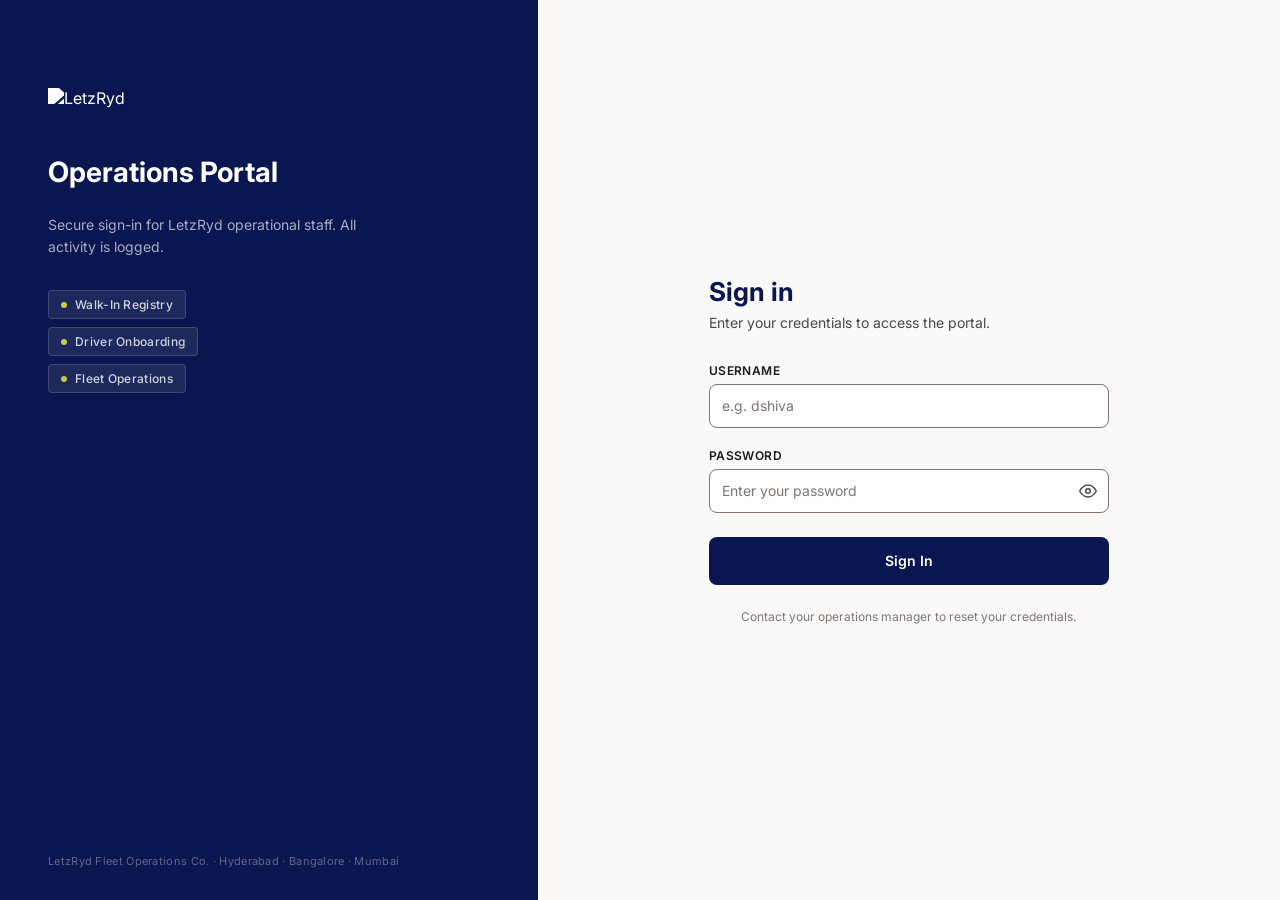
==== index.html @ e2aa9bb7 "Add login system, form selector, validation, IoP design, visiting reason free text" ====
<!DOCTYPE html>
<html lang="en">
<head>
    <meta charset="UTF-8">
    <meta name="viewport" content="width=device-width, initial-scale=1.0">
    <meta name="description" content="LetzRyd Walk-In Registry — Digital check-in for drivers and fleet partners">
    <title>LetzRyd · Walk-In Registry</title>

    <!-- Google Fonts -->
    <link rel="preconnect" href="https://fonts.googleapis.com">
    <link rel="preconnect" href="https://fonts.gstatic.com" crossorigin>
    <link href="https://fonts.googleapis.com/css2?family=Inter:wght@400;500;600;700&display=swap" rel="stylesheet">

    <!-- Auth guard: redirect to login if no session -->
    <script>
        (function() {
            if (!localStorage.getItem('lr_token')) {
                window.location.replace('/login.html');
            }
        })();
    </script>

    <!-- SurveyJS (jQuery flavour) -->
    <script src="https://cdnjs.cloudflare.com/ajax/libs/jquery/3.6.0/jquery.min.js"></script>
    <link href="defaultV2.min.css" rel="stylesheet">
    <script src="https://unpkg.com/survey-jquery/survey.jquery.min.js"></script>

    <link rel="stylesheet" href="index.css?v=3.3">
</head>
<body>

<!-- ════════════════════════════════════════════
     HEADER — White sticky, AI Studio style
════════════════════════════════════════════ -->
<header class="lr-header">
    <div class="lr-header-inner">

        <!-- Left: Logo + back link + label -->
        <div class="lr-header-brand">
            <a href="/form-selector.html" class="lr-back-link" title="Back to Form Selector">
                <svg width="16" height="16" viewBox="0 0 24 24" fill="none" stroke="currentColor" stroke-width="2" stroke-linecap="round" stroke-linejoin="round"><line x1="19" y1="12" x2="5" y2="12"/><polyline points="12 19 5 12 12 5"/></svg>
            </a>
            <img src="https://letzryd.com/replica-assets/letzryd-long-png-logo-Aq2o3DNOw1i2kBMB-7ab04eaa76.png"
                 alt="LetzRyd" class="lr-logo"
                 id="logoHome" style="cursor:pointer" onclick="window.location='/form-selector.html'">
            <span class="lr-h-divider"></span>
            <span class="lr-portal-name">Walk-In Form</span>
        </div>

        <!-- Center: Tab pills -->
        <nav class="lr-tabs" aria-label="Main navigation">
            <button class="lr-tab lr-tab--active" id="tabBtnForm" onclick="showTab('form')">
                <!-- Pencil / ClipboardSignature icon -->
                <svg width="16" height="16" viewBox="0 0 24 24" fill="none" stroke="currentColor" stroke-width="2" stroke-linecap="round" stroke-linejoin="round">
                    <path d="M11 4H4a2 2 0 0 0-2 2v14a2 2 0 0 0 2 2h14a2 2 0 0 0 2-2v-7"/>
                    <path d="M18.5 2.5a2.121 2.121 0 0 1 3 3L12 15l-4 1 1-4 9.5-9.5z"/>
                </svg>
                Form Check-In
            </button>
            <button class="lr-tab" id="tabBtnRegistry" onclick="showTab('registry')">
                <!-- Database icon -->
                <svg width="16" height="16" viewBox="0 0 24 24" fill="none" stroke="currentColor" stroke-width="2" stroke-linecap="round" stroke-linejoin="round">
                    <ellipse cx="12" cy="5" rx="9" ry="3"/>
                    <path d="M21 12c0 1.66-4 3-9 3s-9-1.34-9-3"/>
                    <path d="M3 5v14c0 1.66 4 3 9 3s9-1.34 9-3V5"/>
                </svg>
                Walk-In Registry
            </button>
        </nav>

        <!-- Right: User info + clock + logout -->
        <div class="lr-header-right">
            <div class="lr-header-user" id="headerUserBlock">
                <span class="lr-header-user-label" id="headerUserLabel">SIGNED IN AS</span>
                <span class="lr-header-user-email" id="headerUserName">Loading…</span>
                <span class="lr-header-user-id" id="headerUserId"></span>
            </div>
            <span class="lr-h-divider"></span>
            <div class="lr-header-clock">
                <span class="lr-header-clock-label">CURRENT TIME (IST)</span>
                <span class="lr-clock" id="liveClock">--:--:--</span>
            </div>
            <span class="lr-h-divider"></span>
            <button class="lr-logout-btn" onclick="lrLogout()" title="Sign Out">
                <svg width="14" height="14" viewBox="0 0 24 24" fill="none" stroke="currentColor" stroke-width="2" stroke-linecap="round" stroke-linejoin="round"><path d="M9 21H5a2 2 0 0 1-2-2V5a2 2 0 0 1 2-2h4"/><polyline points="16 17 21 12 16 7"/><line x1="21" y1="12" x2="9" y2="12"/></svg>
                Sign Out
            </button>
        </div>

    </div>
</header>

<!-- ════════════════════════════════════════════
     MAIN
════════════════════════════════════════════ -->
<main class="lr-main">

    <!-- ═══ TAB 1: Form Check-In ═══ -->
    <div id="tab-form">

        <!-- Form Card -->
        <div class="lr-form-card">

            <!-- Dark Brand Header -->
            <div class="lr-form-card-header">
                <div class="lr-fch-overlay"></div>
                <div class="lr-fch-inner">

                    <!-- Left: titles -->
                    <div class="lr-fch-left">
                        <div class="lr-fch-logo-row">
                            <span class="lr-fch-badge-desk">LETZRYD DESK</span>
                            <span class="lr-fch-portal-lbl">• Operations Portal</span>
                        </div>
                        <h2 class="lr-fch-title">Walk-In Form</h2>
                        <p class="lr-fch-desc">Record real-time on-ground walk-ins, driver onboarding outcomes, and partner queries.</p>
                    </div>

                    <!-- Right: Search bar + Company Meta -->
                    <div class="lr-fch-right">
                        <div class="lr-fch-meta">
                            <span class="lr-fch-cities">HYDERABAD · BANGALORE · MUMBAI</span>
                            <span class="lr-fch-company">LetzRyd Fleet Operations Co.</span>
                        </div>
                        <div class="lr-fch-search-wrap">
                            <div class="lr-fch-search-inner">
                                <svg class="lr-fch-search-icon" viewBox="0 0 24 24" fill="none" stroke="currentColor" stroke-width="2">
                                    <circle cx="11" cy="11" r="8"/><line x1="21" y1="21" x2="16.65" y2="16.65"/>
                                </svg>
                                <input type="number" id="formSearchInput" class="lr-fch-search-input"
                                       placeholder="Edit existing Walk-in (ID)..." min="1">
                            </div>
                            <button id="formSearchBtn" class="lr-fch-search-btn">Retrieve</button>
                        </div>
                    </div>

                </div>
            </div>

            <!-- SurveyJS Form Body -->
            <div id="surveyElement"></div>

        </div>
    </div>

    <!-- ═══ TAB 2: Walk-In Registry ═══ -->
    <div id="tab-registry" style="display:none;">

        <!-- Metric Cards -->
        <div class="lr-metrics-grid">

            <!-- Card 1: Total Walk-Ins -->
            <div class="lr-metric-card">
                <div class="lr-mc-left">
                    <p class="lr-mc-label">TOTAL WALK-INS</p>
                    <h3 class="lr-mc-value lr-mc-value--blue" id="stat-total">—</h3>
                    <p class="lr-mc-sub"><span id="stat-drivers-count" class="lr-mc-sub-green">—</span> Drivers · <span id="stat-partners-count" class="lr-mc-sub-indigo">—</span> Partners</p>
                </div>
                <div class="lr-mc-icon lr-mc-icon--teal">
                    <svg viewBox="0 0 24 24" fill="none" stroke="currentColor" stroke-width="2" stroke-linecap="round" stroke-linejoin="round" width="24" height="24">
                        <path d="M17 21v-2a4 4 0 0 0-4-4H5a4 4 0 0 0-4 4v2"/>
                        <circle cx="9" cy="7" r="4"/>
                        <path d="M23 21v-2a4 4 0 0 0-3-3.87M16 3.13a4 4 0 0 1 0 7.75"/>
                    </svg>
                </div>
            </div>

            <!-- Card 2: Onboarding Completed -->
            <div class="lr-metric-card">
                <div class="lr-mc-left">
                    <p class="lr-mc-label">ONBOARDING COMPLETED</p>
                    <h3 class="lr-mc-value lr-mc-value--green" id="stat-joined">—</h3>
                    <p class="lr-mc-sub">Added to active fleet</p>
                </div>
                <div class="lr-mc-icon lr-mc-icon--green">
                    <svg viewBox="0 0 24 24" fill="none" stroke="currentColor" stroke-width="2" stroke-linecap="round" stroke-linejoin="round" width="24" height="24">
                        <path d="M16 21v-2a4 4 0 0 0-4-4H5a4 4 0 0 0-4 4v2"/>
                        <circle cx="8.5" cy="7" r="4"/>
                        <polyline points="17 11 19 13 23 9"/>
                    </svg>
                </div>
            </div>

            <!-- Card 3: Conversion Rate -->
            <div class="lr-metric-card">
                <div class="lr-mc-left">
                    <p class="lr-mc-label">CONVERSION RATE</p>
                    <h3 class="lr-mc-value lr-mc-value--teal" id="stat-rate">—</h3>
                    <div class="lr-rate-bar-track">
                        <div class="lr-rate-bar-fill" id="rateBarFill" style="width:0%"></div>
                    </div>
                </div>
                <div class="lr-mc-icon lr-mc-icon--teal">
                    <svg viewBox="0 0 24 24" fill="none" stroke="currentColor" stroke-width="2" stroke-linecap="round" stroke-linejoin="round" width="24" height="24">
                        <line x1="19" y1="5" x2="5" y2="19"/>
                        <circle cx="6.5" cy="6.5" r="2.5"/>
                        <circle cx="17.5" cy="17.5" r="2.5"/>
                    </svg>
                </div>
            </div>

            <!-- Card 4: Pending Reviews -->
            <div class="lr-metric-card">
                <div class="lr-mc-left">
                    <p class="lr-mc-label">PENDING REVIEWS</p>
                    <h3 class="lr-mc-value lr-mc-value--yellow" id="stat-pending">—</h3>
                    <p class="lr-mc-sub">Requires document follow-ups</p>
                </div>
                <div class="lr-mc-icon lr-mc-icon--yellow">
                    <svg viewBox="0 0 24 24" fill="none" stroke="currentColor" stroke-width="2" stroke-linecap="round" stroke-linejoin="round" width="24" height="24">
                        <circle cx="12" cy="12" r="10"/>
                        <polyline points="12 6 12 12 16 14"/>
                    </svg>
                </div>
            </div>

        </div>

        <!-- Records Table Card -->
        <div class="lr-records-card">

            <!-- Card Header -->
            <div class="lr-rc-header">
                <div class="lr-rc-header-left">
                    <h3 class="lr-rc-title">Walk-In Records Database</h3>
                    <p class="lr-rc-desc">Review, search, audit, and follow up on incoming walk-in check-ins.</p>
                </div>
                <div class="lr-rc-header-actions">
                    <button class="lr-btn lr-btn-outline" id="btnExportCSV">
                        <svg viewBox="0 0 24 24" fill="none" stroke="currentColor" stroke-width="2" width="15" height="15" stroke-linecap="round" stroke-linejoin="round">
                            <path d="M21 15v4a2 2 0 0 1-2 2H5a2 2 0 0 1-2-2v-4"/><polyline points="7 10 12 15 17 10"/><line x1="12" y1="15" x2="12" y2="3"/>
                        </svg>
                        Export CSV
                    </button>
                    <button class="lr-btn lr-btn-green" id="btnAddWalkin">
                        <svg viewBox="0 0 24 24" fill="none" stroke="currentColor" stroke-width="2" width="15" height="15" stroke-linecap="round" stroke-linejoin="round">
                            <line x1="12" y1="5" x2="12" y2="19"/><line x1="5" y1="12" x2="19" y2="12"/>
                        </svg>
                        Add Walk-In
                    </button>
                </div>
            </div>

            <!-- Filter Toolbar -->
            <div class="lr-filter-toolbar">
                <div class="lr-filter-search-wrap">
                    <svg class="lr-filter-icon" viewBox="0 0 24 24" fill="none" stroke="currentColor" stroke-width="2"><circle cx="11" cy="11" r="8"/><line x1="21" y1="21" x2="16.65" y2="16.65"/></svg>
                    <input type="text" id="tableSearch" class="lr-filter-input" placeholder="Search candidate, DL, phone...">
                </div>
                <div class="lr-filter-select-wrap">
                    <svg class="lr-filter-icon" viewBox="0 0 24 24" fill="none" stroke="currentColor" stroke-width="2" width="16" height="16"><path d="M21 10H3M17 6H7M13 14H11M15 18H9"/></svg>
                    <select id="filterCity" class="lr-filter-select">
                        <option value="all">All Cities</option>
                    </select>
                </div>
                <div class="lr-filter-select-wrap">
                    <svg class="lr-filter-icon" viewBox="0 0 24 24" fill="none" stroke="currentColor" stroke-width="2" width="16" height="16"><polygon points="22 3 2 3 10 12.46 10 19 14 21 14 12.46 22 3"/></svg>
                    <select id="filterType" class="lr-filter-select">
                        <option value="all">All Types</option>
                        <option value="Driver">Drivers Only</option>
                        <option value="Partner">Partners Only</option>
                    </select>
                </div>
                <div class="lr-filter-select-wrap">
                    <svg class="lr-filter-icon" viewBox="0 0 24 24" fill="none" stroke="currentColor" stroke-width="2" width="16" height="16"><polygon points="22 3 2 3 10 12.46 10 19 14 21 14 12.46 22 3"/></svg>
                    <select id="filterStatus" class="lr-filter-select">
                        <option value="all">All Outcomes</option>
                        <option value="Joined">Joined</option>
                        <option value="Pending">Pending</option>
                        <option value="Not Interested">Not Interested</option>
                    </select>
                </div>
            </div>

            <!-- Table -->
            <div class="lr-table-wrap">
                <table class="lr-table" id="walkinTable">
                    <thead>
                        <tr>
                            <th>ID</th>
                            <th>Candidate Details</th>
                            <th>License &amp; Contact</th>
                            <th>Type &amp; Reason</th>
                            <th>Location</th>
                            <th>Executive Attendance</th>
                            <th>Outcome Status</th>
                            <th class="text-center">Actions</th>
                        </tr>
                    </thead>
                    <tbody id="walkinTableBody">
                        <tr><td colspan="8" class="lr-table-empty">Loading records…</td></tr>
                    </tbody>
                </table>
            </div>

            <!-- Table Footer -->
            <div class="lr-table-footer">
                <span id="tableFooterCount">Showing — of — database entries</span>
                <span>Database Engine: PostgreSQL</span>
            </div>

        </div>
    </div>

</main>

<!-- ════════════════════════════════════════════
     FOOTER — Dark brand-blue
════════════════════════════════════════════ -->
<footer class="lr-footer">
    <div class="lr-footer-inner">
        <div class="lr-footer-left">
            <img src="https://letzryd.com/replica-assets/letzryd-long-png-logo-Aq2o3DNOw1i2kBMB-7ab04eaa76.png"
                 alt="LetzRyd" class="lr-footer-logo">
            <span class="lr-footer-brand-text">LetzRyd Walk-In Operations</span>
        </div>
        <div class="lr-footer-contacts">
            <span class="lr-footer-contact">
                <svg viewBox="0 0 24 24" fill="none" stroke="currentColor" stroke-width="2" width="14" height="14"><path d="M4 4h16c1.1 0 2 .9 2 2v12c0 1.1-.9 2-2 2H4c-1.1 0-2-.9-2-2V6c0-1.1.9-2 2-2z"/><polyline points="22,6 12,13 2,6"/></svg>
                admin@letzryd.com
            </span>
            <span class="lr-footer-contact">
                <svg viewBox="0 0 24 24" fill="none" stroke="currentColor" stroke-width="2" width="14" height="14"><path d="M22 16.92v3a2 2 0 0 1-2.18 2 19.79 19.79 0 0 1-8.63-3.07A19.5 19.5 0 0 1 4.69 12 19.79 19.79 0 0 1 1.61 3.37 2 2 0 0 1 3.58 1h3a2 2 0 0 1 2 1.72c.127.96.361 1.903.7 2.81a2 2 0 0 1-.45 2.11L7.91 8.9a16 16 0 0 0 6 6l.93-.93a2 2 0 0 1 2.11-.45c.907.339 1.85.573 2.81.7A2 2 0 0 1 22 16.92z"/></svg>
                +91 90352 39090
            </span>
            <span class="lr-footer-contact">
                <svg viewBox="0 0 24 24" fill="none" stroke="currentColor" stroke-width="2" width="14" height="14"><path d="M12 22s8-4 8-10V5l-8-3-8 3v7c0 6 8 10 8 10z"/></svg>
                Hyderabad · Bangalore · Mumbai
            </span>
        </div>
        <div class="lr-footer-copy">LetzRyd © Copyright 2026 | All Rights Reserved</div>
    </div>
</footer>

<script src="script.js?v=3.0"></script>
<script>
    // Load user info into header
    (function() {
        const raw = localStorage.getItem('lr_user');
        if (raw) {
            try {
                const u = JSON.parse(raw);
                document.getElementById('headerUserName').textContent = u.name || u.username;
                document.getElementById('headerUserId').textContent   = u.role ? u.role + ' · ID ' + (u.executive_id || u.user_id) : 'ID ' + (u.executive_id || u.user_id);
            } catch(e) {}
        }
    })();

    function lrLogout() {
        const token = localStorage.getItem('lr_token');
        fetch('/api/auth/logout', { method: 'POST', headers: { 'Authorization': 'Bearer ' + token } })
            .catch(function(){});
        localStorage.removeItem('lr_token');
        localStorage.removeItem('lr_user');
        window.location.href = '/login.html';
    }
</script>
</body>
</html>
---- index.css ----
@import url('https://fonts.googleapis.com/css2?family=Inter:wght@400;500;600;700&display=swap');

*, *::before, *::after {
    box-sizing: border-box;
    margin: 0;
    padding: 0;
}

:root {
    /* Infrastructure of Prosperity — Primary tokens */
    --primary:          #0A1650;   /* Deep Blue — foundation */
    --primary-hover:    #0f1f6b;
    --green:            #0B9218;   /* Growth Green — success */
    --green-light:      #e8f9eb;
    --yellow:           #C9CA48;   /* Prosperity Yellow — sparingly */
    --yellow-light:     #fafad8;
    --bg:               #FBF9F8;   /* Warm off-white — background */
    --surface:          #FFFFFF;   /* Sharp white — cards & inputs */
    --border:           #D3C3C2;   /* Outline variant */
    --border-strong:    #817473;   /* Outline */
    --text:             #1b1c1b;   /* On-surface */
    --text-muted:       #4A4646;   /* On-surface variant */
    --text-dim:         #817473;

    /* Legacy aliases for SurveyJS overrides and compatibility */
    --brand-blue:       #0A1650;
    --brand-blue-hover: #0f1f6b;
    --brand-green:      #0B9218;
    --brand-green-hover:#087d13;
    --navy:             #0A1650;
    --navy-light:       #0f1f6b;
    --teal:             #0B9218;
    --teal-dark:        #087d13;
    --teal-glow:        rgba(11, 146, 24, 0.1);
    --border-light:     #efedec;
    --border-dark:      #D3C3C2;
    --muted:            #817473;
    --blue:             #3b82f6;
    --yellow-legacy:    #C9CA48;
    --red:              #ba1a1a;
    --indigo:           #505a96;
    --white:            #FFFFFF;

    --radius-sm:  4px;
    --radius:     8px;
    --radius-xl:  12px;
    --radius-2xl: 16px;

    --shadow:    0px 1px 3px rgba(0, 0, 0, 0.05);
    --shadow-md: 0 4px 16px rgba(0, 0, 0, 0.08);
}

html, body {
    font-family: 'Inter', ui-sans-serif, system-ui, sans-serif;
    background-color: var(--bg);
    color: var(--text);
    -webkit-font-smoothing: antialiased;
    min-height: 100vh;
    display: flex;
    flex-direction: column;
}

/* ═══════════════════════════════════════════════
   HEADER — White sticky, AI Studio style
═══════════════════════════════════════════════ */
.lr-header {
    background: #ffffff;
    border-bottom: 1px solid var(--border);
    position: sticky;
    top: 0;
    z-index: 50;
    box-shadow: 0 1px 2px 0 rgba(0, 0, 0, 0.05);
}
.lr-header-inner {
    max-width: 80rem; /* 1280px */
    margin: 0 auto;
    padding: 0 1rem;
    height: 4rem; /* 64px */
    display: flex;
    align-items: center;
    justify-content: space-between;
}
@media (min-width: 640px) {
    .lr-header-inner { padding: 0 1.5rem; }
}
@media (min-width: 1024px) {
    .lr-header-inner { padding: 0 2rem; }
}
.lr-header-brand {
    display: flex;
    align-items: center;
    gap: 1rem;
}
.lr-logo {
    height: 2.25rem; /* 36px */
    width: auto;
    cursor: pointer;
}
.lr-h-divider {
    display: none;
    height: 1.25rem;
    border-left: 1px solid var(--border);
    margin: 0 0.5rem;
}
@media (min-width: 640px) {
    .lr-h-divider { display: inline-block; }
}
.lr-portal-name {
    font-size: 13px;
    font-weight: 500;
    color: var(--text-muted);
    letter-spacing: 0.3px;
}

/* Back link */
.lr-back-link {
    display: flex;
    align-items: center;
    justify-content: center;
    width: 32px;
    height: 32px;
    border-radius: var(--radius-sm);
    color: var(--text-muted);
    text-decoration: none;
    transition: background 0.15s, color 0.15s;
    flex-shrink: 0;
}
.lr-back-link:hover {
    background: var(--bg);
    color: var(--primary);
}

/* Logout button */
.lr-logout-btn {
    height: 34px;
    padding: 0 12px;
    border: 1px solid var(--border);
    border-radius: var(--radius-sm);
    background: var(--surface);
    color: var(--text-muted);
    font-family: inherit;
    font-size: 12px;
    font-weight: 500;
    cursor: pointer;
    display: flex;
    align-items: center;
    gap: 6px;
    transition: all 0.15s;
}
.lr-logout-btn:hover {
    background: #ffdad6;
    border-color: #f5c2c2;
    color: #ba1a1a;
}

/* User role/ID line in header */
.lr-header-user-id {
    font-size: 10px;
    color: var(--text-dim);
    display: block;
}

@media (min-width: 640px) {
    .lr-portal-name { display: inline; }
}



/* Navigation Tabs */
.lr-tabs {
    display: flex;
    gap: 0.5rem;
}
.lr-tab {
    display: flex;
    align-items: center;
    gap: 0.5rem;
    padding: 0.5rem 1rem;
    border-radius: 0.75rem; /* rounded-xl */
    font-size: 0.875rem;
    font-weight: 700;
    border: none;
    cursor: pointer;
    transition: all 0.2s;
    font-family: 'DM Sans', sans-serif;
    color: var(--text-gray-500);
    background: transparent;
}
.lr-tab:hover {
    color: var(--brand-blue);
    background-color: #f3f4f6; /* bg-gray-100 */
}
.lr-tab--active {
    background-color: var(--brand-blue);
    color: #ffffff !important;
    box-shadow: 0 4px 6px -1px rgba(10, 22, 80, 0.15), 0 2px 4px -1px rgba(10, 22, 80, 0.1);
}
.lr-tab svg {
    width: 1rem;
    height: 1rem;
    flex-shrink: 0;
}

/* User clock metadata */
.lr-header-right {
    display: none;
    align-items: center;
    gap: 1rem;
}
@media (min-width: 1024px) {
    .lr-header-right { display: flex; }
}
.lr-header-user {
    text-align: right;
    font-size: 0.75rem;
}
.lr-header-user-label {
    color: var(--text-muted);
    display: block;
    font-family: 'Montserrat', sans-serif;
    font-weight: 500;
    letter-spacing: 0.05em;
}
.lr-header-user-email {
    font-weight: 800;
    color: var(--brand-blue);
}
.lr-header-clock {
    text-align: right;
    font-size: 0.75rem;
}
.lr-header-clock-label {
    color: var(--text-muted);
    display: block;
    font-family: 'Montserrat', sans-serif;
    font-weight: 500;
    letter-spacing: 0.05em;
}
.lr-clock {
    font-weight: 800;
    color: var(--brand-green);
    font-family: monospace;
}

/* ═══════════════════════════════════════════════
   MAIN LAYOUT
═══════════════════════════════════════════════ */
.lr-main {
    flex-grow: 1;
    max-width: 80rem; /* 1280px */
    width: 100%;
    margin: 0 auto;
    padding: 2rem 1rem;
}
@media (min-width: 640px) {
    .lr-main { padding: 2rem 1.5rem; }
}
@media (min-width: 1024px) {
    .lr-main { padding: 2rem 2rem; }
}

/* ═══════════════════════════════════════════════
   FORM CHECK-IN TAB
═══════════════════════════════════════════════ */
.lr-form-card {
    max-width: 76rem; /* 1216px */
    margin: 1.5rem auto;
    background-color: #ffffff;
    border-radius: 1rem;
    box-shadow: 0 10px 15px -3px rgba(0, 0, 0, 0.05), 0 4px 6px -2px rgba(0, 0, 0, 0.02) !important;
    border: 1px solid var(--border-light);
    overflow: hidden;
}
.lr-form-card-header {
    background-color: var(--brand-blue);
    color: #ffffff;
    padding: 1.5rem 2rem;
    position: relative;
}
.lr-fch-overlay {
    position: absolute;
    inset: 0;
    background: radial-gradient(circle at right, rgba(26, 179, 148, 0.1), transparent);
    pointer-events: none;
}
.lr-fch-inner {
    position: relative;
    z-index: 10;
    display: flex;
    flex-direction: column;
    gap: 1rem;
}
@media (min-width: 768px) {
    .lr-fch-inner {
        flex-direction: row;
        justify-content: space-between;
        align-items: center;
    }
}
.lr-fch-left {
    display: flex;
    flex-direction: column;
}
.lr-fch-logo-row {
    display: flex;
    align-items: center;
    gap: 0.75rem;
}
.lr-fch-logo {
    height: 2.5rem; /* 40px */
    width: auto;
    filter: brightness(0) invert(1);
}
.lr-fch-badge {
    font-size: 0.75rem;
    background-color: rgba(26, 179, 148, 0.2);
    color: var(--brand-green);
    font-weight: 700;
    padding: 0.125rem 0.5rem;
    border-radius: 0.25rem;
    border: 1px solid rgba(26, 179, 148, 0.3);
    letter-spacing: 0.1em;
    text-transform: uppercase;
    font-family: 'Montserrat', sans-serif;
}
.lr-fch-subtext {
    color: #d1d5db; /* text-gray-300 */
    font-size: 0.875rem;
    margin-top: 0.25rem;
    font-family: 'DM Sans', sans-serif;
}
.lr-fch-search-wrap {
    display: flex;
    width: 100%;
    align-items: center;
}
@media (min-width: 768px) {
    .lr-fch-search-wrap { width: auto; }
}
.lr-fch-search-inner {
    position: relative;
    width: 100%;
}
@media (min-width: 768px) {
    .lr-fch-search-inner { width: 16rem; }
}
.lr-fch-search-icon {
    position: absolute;
    left: 0.75rem;
    top: 50%;
    transform: translateY(-50%);
    color: rgba(255, 255, 255, 0.4);
    pointer-events: none;
    width: 1rem;
    height: 1rem;
}
.lr-fch-search-input {
    width: 100%;
    height: 2.5rem; /* 40px */
    padding-left: 2.25rem;
    padding-right: 1rem;
    background-color: rgba(255, 255, 255, 0.1);
    color: #ffffff;
    border-radius: 0.75rem;
    border: 1px solid rgba(255, 255, 255, 0.1);
    outline: none;
    font-size: 0.875rem;
    transition: all 0.2s;
    font-family: 'DM Sans', sans-serif;
    box-sizing: border-box;
}
.lr-fch-search-input::placeholder {
    color: rgba(255, 255, 255, 0.4);
}
.lr-fch-search-input:hover {
    background-color: rgba(255, 255, 255, 0.15);
}
.lr-fch-search-input:focus {
    background-color: #ffffff;
    color: var(--brand-blue);
    border-color: var(--brand-green);
}
.lr-fch-search-input:focus ~ .lr-fch-search-icon {
    color: var(--brand-blue);
}
.lr-fch-search-btn {
    margin-left: 0.5rem;
    padding: 0 1.25rem;
    height: 2.5rem; /* 40px */
    background-color: var(--brand-green);
    color: #ffffff;
    font-size: 0.875rem;
    font-weight: 600;
    border-radius: 0.75rem;
    border: none;
    cursor: pointer;
    transition: all 0.2s;
    white-space: nowrap;
    font-family: 'DM Sans', sans-serif;
    display: inline-flex;
    align-items: center;
    justify-content: center;
    box-sizing: border-box;
}
.lr-fch-search-btn:hover {
    background-color: var(--brand-green-hover);
}

/* ═══════════════════════════════════════════════
   METRICS GRID
═══════════════════════════════════════════════ */
.lr-metrics-grid {
    display: grid;
    grid-template-columns: 1fr;
    gap: 1.5rem;
    margin-bottom: 2rem;
}
@media (min-width: 768px) {
    .lr-metrics-grid { grid-template-columns: repeat(2, 1fr); }
}
@media (min-width: 1024px) {
    .lr-metrics-grid { grid-template-columns: repeat(4, 1fr); }
}
.lr-metric-card {
    background-color: #ffffff;
    padding: 1.5rem;
    border-radius: 1rem;
    box-shadow: var(--shadow);
    border: 1px solid var(--border-light);
    display: flex;
    align-items: center;
    justify-content: space-between;
}
.lr-mc-left {
    display: flex;
    flex-direction: column;
}
.lr-mc-label {
    font-size: 0.75rem;
    font-weight: 700;
    color: #9ca3af;
    text-transform: uppercase;
    letter-spacing: 0.1em;
    font-family: 'Montserrat', sans-serif;
}
.lr-mc-value {
    font-size: 1.875rem; /* 30px */
    font-weight: 800;
    margin-top: 0.25rem;
    font-family: 'Poppins', sans-serif;
}
.lr-mc-value--blue { color: var(--brand-blue); }
.lr-mc-value--green { color: #16a34a; }
.lr-mc-value--teal { color: var(--brand-green); }
.lr-mc-value--yellow { color: #eab308; }

.lr-mc-sub {
    font-size: 0.75rem;
    color: #6b7280;
    margin-top: 0.5rem;
    font-family: 'DM Sans', sans-serif;
}
.lr-mc-sub-green {
    font-weight: 600;
    color: var(--brand-green);
}
.lr-mc-sub-indigo {
    font-weight: 600;
    color: #4f46e5;
}

/* Rate Bar for Conversion Rate */
.lr-rate-bar-track {
    width: 6rem; /* 96px */
    background-color: #f3f4f6;
    border-radius: 9999px;
    height: 0.375rem; /* 6px */
    margin-top: 0.75rem;
}
.lr-rate-bar-fill {
    background-color: var(--brand-green);
    height: 0.375rem;
    border-radius: 9999px;
    transition: width 0.3s ease;
}

/* Icons */
.lr-mc-icon {
    width: 3rem;
    height: 3rem;
    border-radius: 0.75rem;
    display: flex;
    align-items: center;
    justify-content: center;
}
.lr-mc-icon svg {
    width: 1.5rem;
    height: 1.5rem;
}
.lr-mc-icon--teal {
    background-color: #f0fdfa; /* teal-50 */
    color: var(--brand-green);
}
.lr-mc-icon--green {
    background-color: #f0fdf4; /* green-50 */
    color: #16a34a;
}
.lr-mc-icon--yellow {
    background-color: #fef9c3; /* yellow-50 */
    color: #ca8a04;
}

/* ═══════════════════════════════════════════════
   RECORDS TABLE CARD
═══════════════════════════════════════════════ */
.lr-records-card {
    background-color: #ffffff;
    border-radius: 1rem;
    box-shadow: var(--shadow);
    border: 1px solid var(--border-light);
    overflow: hidden;
}
.lr-rc-header {
    padding: 1.5rem;
    border-bottom: 1px solid var(--border-light);
    display: flex;
    flex-direction: column;
    gap: 1rem;
}
@media (min-width: 768px) {
    .lr-rc-header {
        flex-direction: row;
        justify-content: space-between;
        align-items: center;
    }
}
.lr-rc-header-left {
    display: flex;
    flex-direction: column;
}
.lr-rc-title {
    font-size: 1.25rem; /* xl = 20px */
    font-weight: 800;
    color: var(--brand-blue);
    font-family: 'Poppins', sans-serif;
}
.lr-rc-desc {
    color: #9ca3af;
    font-size: 0.75rem;
    margin-top: 0.25rem;
    font-family: 'DM Sans', sans-serif;
}
.lr-rc-header-actions {
    display: flex;
    gap: 0.75rem;
    width: 100%;
}
@media (min-width: 768px) {
    .lr-rc-header-actions { width: auto; }
}
.lr-btn {
    padding: 0.5rem 1rem;
    font-size: 0.875rem;
    font-weight: 600;
    border-radius: 0.75rem;
    display: inline-flex;
    align-items: center;
    justify-content: center;
    gap: 0.375rem;
    cursor: pointer;
    transition: all 0.2s;
    font-family: 'DM Sans', sans-serif;
    border: 1px solid transparent;
}
.lr-btn svg {
    width: 1rem;
    height: 1rem;
}
.lr-btn-outline {
    border-color: var(--border);
    background-color: #ffffff;
    color: #374151;
}
.lr-btn-outline:hover {
    background-color: #f9fafb;
}
.lr-btn-green {
    background-color: var(--brand-green);
    color: #ffffff;
    box-shadow: 0 4px 6px -1px rgba(26, 179, 148, 0.1);
}
.lr-btn-green:hover {
    background-color: var(--brand-green-hover);
}

/* Filter Toolbar */
.lr-filter-toolbar {
    padding: 1.5rem;
    border-bottom: 1px solid var(--border-light);
    display: grid;
    grid-template-columns: 1fr;
    gap: 0.75rem;
}
@media (min-width: 640px) {
    .lr-filter-toolbar { grid-template-columns: repeat(4, 1fr); }
}
.lr-filter-search-wrap, .lr-filter-select-wrap {
    position: relative;
}
.lr-filter-icon {
    position: absolute;
    left: 0.75rem;
    top: 50%;
    transform: translateY(-50%);
    width: 1rem;
    height: 1rem;
    color: #9ca3af;
    pointer-events: none;
}
.lr-filter-input, .lr-filter-select {
    width: 100%;
    padding-left: 2.25rem;
    padding-right: 1rem;
    padding-top: 0.5rem;
    padding-bottom: 0.5rem;
    border-radius: 0.75rem;
    border: 1px solid var(--border);
    outline: none;
    font-size: 0.875rem;
    color: #1f2937;
    background-color: #ffffff;
    transition: border-color 0.2s;
    font-family: 'DM Sans', sans-serif;
}
.lr-filter-input::placeholder {
    color: #9ca3af;
}
.lr-filter-input:focus, .lr-filter-select:focus {
    border-color: var(--brand-green);
}
.lr-filter-select {
    appearance: none;
    cursor: pointer;
}
.lr-filter-select-wrap::after {
    content: '';
    position: absolute;
    right: 1rem;
    top: 50%;
    transform: translateY(-50%);
    border: 4px solid transparent;
    border-top-color: #9ca3af;
    pointer-events: none;
}

/* Table styling */
.lr-table-wrap {
    overflow-x: auto;
}
.lr-table {
    width: 100%;
    text-align: left;
    border-collapse: collapse;
}
.lr-table thead tr {
    background-color: #f9fafb;
    border-bottom: 1px solid var(--border-light);
}
.lr-table th {
    padding: 0.875rem 1.5rem;
    font-size: 0.75rem;
    font-weight: 700;
    text-transform: uppercase;
    letter-spacing: 0.05em;
    color: #9ca3af;
    font-family: 'Montserrat', sans-serif;
}
.lr-table tbody tr {
    border-bottom: 1px solid var(--border-light);
    transition: background-color 0.2s;
}
.lr-table tbody tr:hover {
    background-color: rgba(249, 250, 251, 0.5);
}
.lr-table td {
    padding: 1rem 1.5rem;
    font-size: 0.875rem;
    color: #4b5563; /* text-gray-600 */
    vertical-align: middle;
}
.lr-table-empty {
    text-align: center;
    color: #9ca3af;
    padding: 4rem 1.5rem !important;
}

.font-extrabold { font-weight: 800; }
.font-bold { font-weight: 700; }
.text-gray-900 { color: #111827; }
.text-gray-700 { color: #374151; }
.text-gray-600 { color: #4b5563; }
.text-gray-500 { color: #6b7280; }
.text-gray-400 { color: #9ca3af; }
.text-brand-blue { color: var(--brand-blue); }
.text-xs { font-size: 0.75rem; }
.mt-0.5 { margin-top: 0.125rem; }
.mt-1 { margin-top: 0.25rem; }
.font-sans { font-family: 'DM Sans', sans-serif; }
.font-mono { font-family: monospace; }
.capitalize { text-transform: capitalize; }
.text-center { text-align: center; }

/* Badges for Visitor Type */
.lr-badge {
    display: inline-block;
    padding: 0.125rem 0.5rem;
    font-size: 0.75rem;
    font-weight: 700;
    border-radius: 0.25rem;
}
.lr-badge-driver {
    background-color: #f0fdfa; /* teal-50 */
    color: var(--brand-green);
}
.lr-badge-partner {
    background-color: #eef2ff; /* indigo-50 */
    color: #4f46e5;
}

/* Status pills for Outcome Status */
.lr-status {
    display: inline-block;
    padding: 0.25rem 0.75rem;
    border-radius: 9999px;
    font-size: 0.75rem;
    font-weight: 700;
}
.lr-status-green {
    background-color: #dcfce7; /* green-100 */
    color: #166534; /* green-800 */
}
.lr-status-yellow {
    background-color: #fef9c3; /* yellow-100 */
    color: #854d0e; /* yellow-800 */
}
.lr-status-red {
    background-color: #fee2e2; /* red-100 */
    color: #991b1b; /* red-800 */
}

/* Action buttons */
.lr-actions {
    display: flex;
    align-items: center;
    justify-content: center;
    gap: 0.5rem;
}
.lr-action-btn {
    padding: 0.375rem;
    background-color: #f3f4f6;
    color: #4b5563;
    border-radius: 0.5rem;
    border: none;
    cursor: pointer;
    transition: all 0.2s;
    display: flex;
    align-items: center;
    justify-content: center;
}
.lr-action-btn svg {
    width: 1rem;
    height: 1rem;
}
.lr-action-btn-edit:hover {
    background-color: var(--brand-blue);
    color: #ffffff;
}
.lr-action-btn-delete:hover {
    background-color: #dc2626;
    color: #ffffff;
}

/* Table Footer */
.lr-table-footer {
    padding: 1rem 1.5rem;
    background-color: #ffffff;
    display: flex;
    justify-content: space-between;
    font-size: 0.75rem;
    color: #9ca3af;
    border-top: 1px solid var(--border-light);
    font-family: 'DM Sans', sans-serif;
}

/* ═══════════════════════════════════════════════
   FOOTER
═══════════════════════════════════════════════ */
.lr-footer {
    background-color: var(--brand-blue);
    color: #9ca3af; /* text-gray-400 */
    border-top: 1px solid var(--brand-blue-hover);
    padding: 2rem 0;
    font-size: 0.75rem;
    font-family: 'DM Sans', sans-serif;
    margin-top: auto;
}
.lr-footer-inner {
    max-width: 80rem; /* 1280px */
    margin: 0 auto;
    padding: 0 1rem;
    display: flex;
    flex-direction: column;
    justify-content: space-between;
    align-items: center;
    gap: 1rem;
}
@media (min-width: 640px) {
    .lr-footer-inner { padding: 0 1.5rem; }
}
@media (min-width: 1024px) {
    .lr-footer-inner { padding: 0 2rem; }
}
@media (min-width: 768px) {
    .lr-footer-inner {
        flex-direction: row;
    }
}
.lr-footer-left {
    display: flex;
    align-items: center;
    gap: 0.5rem;
}
.lr-footer-logo {
    height: 1.5rem; /* 24px */
    filter: brightness(0) invert(1);
}
.lr-footer-brand-text {
    margin-left: 0.25rem;
    color: #d1d5db; /* text-gray-300 */
    font-weight: 600;
}
.lr-footer-contacts {
    display: flex;
    flex-direction: column;
    gap: 1rem;
    align-items: center;
}
@media (min-width: 640px) {
    .lr-footer-contacts {
        flex-direction: row;
    }
}
.lr-footer-contact {
    display: flex;
    align-items: center;
    gap: 0.375rem;
}
.lr-footer-contact svg {
    color: var(--brand-green);
    width: 0.875rem;
    height: 0.875rem;
}
.lr-footer-copy {
    color: #9ca3af;
}

/* ═══════════════════════════════════════════════
   CARD HEADER METADATA & BADGE STYLING
   ═══════════════════════════════════════════════ */
.lr-fch-right {
    display: flex;
    flex-direction: column;
    align-items: flex-end;
    text-align: right;
    gap: 0.75rem;
}
.lr-fch-meta {
    display: flex;
    flex-direction: column;
    align-items: flex-end;
    gap: 2px;
}
.lr-fch-cities {
    font-size: 11px;
    font-weight: 700;
    color: var(--brand-green);
    letter-spacing: 0.08em;
    font-family: 'Montserrat', sans-serif;
}
.lr-fch-company {
    font-size: 13px;
    font-weight: 700;
    color: #ffffff;
    font-family: 'Poppins', sans-serif;
}
.lr-fch-badge-desk {
    font-size: 0.7rem;
    background-color: rgba(26, 179, 148, 0.15);
    color: var(--brand-green);
    font-weight: 700;
    padding: 0.25rem 0.5rem;
    border-radius: 0.25rem;
    border: 1px solid rgba(26, 179, 148, 0.3);
    letter-spacing: 0.05em;
    text-transform: uppercase;
    font-family: 'Montserrat', sans-serif;
}
.lr-fch-portal-lbl {
    font-size: 0.8rem;
    color: #94a3b8; /* text-slate-400 */
    font-family: 'DM Sans', sans-serif;
    font-weight: 500;
}

/* ═══════════════════════════════════════════════
   SURVEYJS OVERRIDES — Premium Clean Dashboard
   ═══════════════════════════════════════════════ */

/* Hide SurveyJS default headers */
.sd-title.sd-container-modern__title,
.sd-header,
.sv-header,
.sd-page__title {
    display: none !important;
}

/* Survey root adjustments */
.sd-root-modern {
    min-height: auto !important;
    background-color: transparent !important;
    padding: 0 !important;
    width: 100% !important;
}
.sd-container-modern {
    width: 100% !important;
    max-width: 100% !important;
    margin: 0 !important;
    padding: 1.5rem !important;
}

/* Page container */
.sd-page {
    padding: 0 !important;
    background: transparent !important;
    width: 100% !important;
}

/* Grid Layout: Force 3-column flex columns only for top-level page panels */
.sd-page > .sd-row {
    display: flex !important;
    flex-direction: row !important;
    flex-wrap: wrap !important;
    margin: 0 -0.75rem !important;
    width: auto !important;
}
.sd-page > .sd-row > .sd-row__element {
    flex: 1 1 0% !important;
    min-width: 280px !important; /* Stack columns on smaller screens */
    padding: 0 0.75rem !important;
    margin-bottom: 0 !important;
}

/* Panel Containers as Clean Columns */
.sd-panel.sd-element--with-frame {
    background: transparent !important;
    border: none !important;
    box-shadow: none !important;
    padding: 0.5rem !important;
    margin: 0 !important;
    width: 100% !important;
}

/* Panel Titles styling */
.sd-panel__header {
    background: transparent !important;
    border: none !important;
    padding: 0 0 0.5rem 0 !important;
    margin-bottom: 1.25rem !important;
}

.sd-panel[data-name="visit_categorization_panel"] .sd-panel__title,
.sd-panel[data-name="visit_categorization_panel"] .sd-element__title,
.sd-panel[data-name="candidate_information_panel"] .sd-panel__title,
.sd-panel[data-name="candidate_information_panel"] .sd-element__title,
.sd-panel[data-name="secure_document_uploads_panel"] .sd-panel__title,
.sd-panel[data-name="secure_document_uploads_panel"] .sd-element__title {
    color: var(--brand-blue) !important;
    font-family: 'Montserrat', sans-serif !important;
    font-size: 14px !important;
    font-weight: 700 !important;
    letter-spacing: 0.05em !important;
    text-transform: uppercase !important;
}

.sd-panel[data-name="purpose_outcomes_panel"] .sd-panel__title,
.sd-panel[data-name="purpose_outcomes_panel"] .sd-element__title {
    color: var(--brand-green) !important;
    font-family: 'Montserrat', sans-serif !important;
    font-size: 14px !important;
    font-weight: 700 !important;
    letter-spacing: 0.05em !important;
    text-transform: uppercase !important;
}

.sd-panel__description, .sd-element__description {
    font-size: 11px !important;
    color: #475569 !important; /* text-slate-600 */
    font-family: 'DM Sans', sans-serif !important;
    margin-top: 2px !important;
    margin-bottom: 12px !important;
    font-weight: 500 !important;
    line-height: 1.4 !important;
}

/* Questions Inside Panels (Borderless, Transparent) */
.sd-question.sd-element--with-frame {
    background: transparent !important;
    border: none !important;
    box-shadow: none !important;
    border-bottom: none !important;
    padding: 0 0 1.25rem 0 !important;
    margin: 0 !important;
}

/* Hide question numbers */
.sd-element__num, .sd-question__num {
    display: none !important;
}

/* Clean Question Labels */
.sd-element__header, .sd-element__header--location-top {
    margin-bottom: 8px !important;
}
.sd-element__title, .sd-question__title {
    font-family: 'Montserrat', sans-serif !important;
    font-size: 11px !important;
    font-weight: 700 !important;
    color: #1e293b !important; /* text-slate-800 */
    text-transform: uppercase !important;
    letter-spacing: 0.06em !important;
    display: inline-block !important;
    line-height: 1.4 !important;
}
.sd-question__required-text {
    color: #ef4444 !important; /* Red asterisks */
    font-size: 12px !important;
    font-weight: 700 !important;
    margin-left: 2px !important;
}

/* Question Descriptions (smaller, below title) */
.sd-question__description {
    font-size: 11px !important;
    color: #5e6a80 !important; /* text-slate-500 */
    margin-top: 2px !important;
    margin-bottom: 6px !important;
    font-family: 'DM Sans', sans-serif !important;
}

/* Prepended SVG icons to question titles */
.sd-question[data-name="event_date"] .sd-question__title::before {
    content: "";
    display: inline-block;
    width: 14px;
    height: 14px;
    margin-right: 6px;
    background-size: contain;
    background-repeat: no-repeat;
    background-image: url("data:image/svg+xml,%3Csvg xmlns='http://www.w3.org/2000/svg' viewBox='0 0 24 24' fill='none' stroke='%239ca3af' stroke-width='2.5' stroke-linecap='round' stroke-linejoin='round'%3E%3Crect x='3' y='4' width='18' height='18' rx='2' ry='2'%3E%3C/rect%3E%3Cline x1='16' y1='2' x2='16' y2='6'%3E%3C/line%3E%3Cline x1='8' y1='2' x2='8' y2='6'%3E%3C/line%3E%3Cline x1='3' y1='10' x2='21' y2='10'%3E%3C/line%3E%3C/svg%3E");
}
.sd-question[data-name="person_name"] .sd-question__title::before {
    content: "";
    display: inline-block;
    width: 14px;
    height: 14px;
    margin-right: 6px;
    background-size: contain;
    background-repeat: no-repeat;
    background-image: url("data:image/svg+xml,%3Csvg xmlns='http://www.w3.org/2000/svg' viewBox='0 0 24 24' fill='none' stroke='%239ca3af' stroke-width='2.5' stroke-linecap='round' stroke-linejoin='round'%3E%3Cpath d='M20 21v-2a4 4 0 0 0-4-4H8a4 4 0 0 0-4 4v2'%3E%3C/path%3E%3Ccircle cx='12' cy='7' r='4'%3E%3C/circle%3E%3C/svg%3E");
}
.sd-question[data-name="person_number"] .sd-question__title::before {
    content: "";
    display: inline-block;
    width: 14px;
    height: 14px;
    margin-right: 6px;
    background-size: contain;
    background-repeat: no-repeat;
    background-image: url("data:image/svg+xml,%3Csvg xmlns='http://www.w3.org/2000/svg' viewBox='0 0 24 24' fill='none' stroke='%239ca3af' stroke-width='2.5' stroke-linecap='round' stroke-linejoin='round'%3E%3Cpath d='M22 16.92v3a2 2 0 0 1-2.18 2 19.79 19.79 0 0 1-8.63-3.07A19.5 19.5 0 0 1 4.69 12 19.79 19.79 0 0 1 1.61 3.37 2 2 0 0 1 3.58 1h3a2 2 0 0 1 2 1.72c.127.96.361 1.903.7 2.81a2 2 0 0 1-.45 2.11L7.91 8.9a16 16 0 0 0 6 6l.93-.93a2 2 0 0 1 2.11-.45c.907.339 1.85.573 2.81.7A2 2 0 0 1 22 16.92z'%3E%3C/path%3E%3C/svg%3E");
}
.sd-question[data-name="dl_number"] .sd-question__title::before,
.sd-question[data-name="aadhaar_number"] .sd-question__title::before {
    content: "";
    display: inline-block;
    width: 14px;
    height: 14px;
    margin-right: 6px;
    background-size: contain;
    background-repeat: no-repeat;
    background-image: url("data:image/svg+xml,%3Csvg xmlns='http://www.w3.org/2000/svg' viewBox='0 0 24 24' fill='none' stroke='%239ca3af' stroke-width='2.5' stroke-linecap='round' stroke-linejoin='round'%3E%3Crect x='3' y='4' width='18' height='16' rx='2'%3E%3C/rect%3E%3Cline x1='7' y1='8' x2='17' y2='8'%3E%3C/line%3E%3Cline x1='7' y1='12' x2='13' y2='12'%3E%3C/line%3E%3Cline x1='7' y1='16' x2='9' y2='16'%3E%3C/line%3E%3C/svg%3E");
}

/* Premium Soft-Gray Input Fields */
.sd-input, input.sd-input, select.sd-input {
    font-family: 'DM Sans', sans-serif !important;
    font-size: 14px !important;
    color: var(--text-dark) !important;
    border: 1px solid #e2e8f0 !important;
    border-radius: 12px !important;
    height: 46px !important;
    padding: 0 16px !important;
    width: 100% !important;
    background: #f8fafc !important;
    box-shadow: none !important;
    outline: none !important;
    transition: all 0.2s !important;
    box-sizing: border-box !important;
}
.sd-input:focus, input.sd-input:focus {
    background: #ffffff !important;
    border-color: var(--brand-blue) !important;
    box-shadow: 0 0 0 3px rgba(10, 22, 80, 0.08) !important;
}
.sd-input::placeholder {
    color: #94a3b8 !important;
}
input[type="date"].sd-input {
    cursor: pointer !important;
}
textarea.sd-input {
    height: auto !important;
    min-height: 88px !important;
    padding: 14px 16px !important;
    line-height: 1.6 !important;
    resize: vertical !important;
}
.sd-input[readonly] {
    background: #f1f5f9 !important;
    color: #64748b !important;
    cursor: not-allowed !important;
}

/* Custom Dropdown styling */
div.sd-input.sd-dropdown {
    height: 46px !important;
    padding: 0 !important;
    display: flex !important;
    align-items: center !important;
    background: #f8fafc !important;
    border: 1px solid #e2e8f0 !important;
    border-radius: 12px !important;
}
.sd-dropdown__value {
    display: flex !important;
    align-items: center !important;
    flex: 1 !important;
    height: 100% !important;
    padding: 0 0 0 16px !important;
    font-family: 'DM Sans', sans-serif !important;
    font-size: 14px !important;
    color: var(--text-dark) !important;
}
.sd-dropdown__hint-prefix, .sd-dropdown__hint-suffix {
    color: #94a3b8 !important;
}
.sd-dropdown__chevron-button {
    display: flex !important;
    align-items: center !important;
    justify-content: center !important;
    height: 100% !important;
    padding: 0 12px !important;
}

/* ─────────────────────────────────────────────────────────
   SEGMENTED BUTTON PILLS (Custom Radio styling)
   ───────────────────────────────────────────────────────── */

/* Clear standard decorators */
.sd-selectbase__column > *,
.sd-item {
    display: flex !important;
    align-items: center !important;
    margin: 0 !important;
    padding: 0 !important;
    cursor: pointer !important;
}
.sd-item__decorator {
    display: none !important;
}
.sd-item__control-label {
    margin: 0 !important;
}

/* Layout for visitor_type (Classification) */
.sd-question[data-name="visitor_type"] .sd-selectbase {
    display: flex !important;
    flex-direction: row !important;
    gap: 12px !important;
    width: 100% !important;
}
.sd-question[data-name="visitor_type"] .sd-selectbase__column {
    display: contents !important;
}
.sd-question[data-name="visitor_type"] .sd-item {
    flex: 1 1 0% !important;
    display: flex !important;
    align-items: center !important;
    justify-content: center !important;
    height: 48px !important;
    border: 1.5px solid var(--border) !important;
    border-radius: 12px !important;
    background: #ffffff !important;
    transition: all 0.2s ease-in-out !important;
    box-sizing: border-box !important;
}
.sd-question[data-name="visitor_type"] .sd-item__control-label {
    font-size: 14px !important;
    font-weight: 600 !important;
    color: #4b5563 !important;
    font-family: 'DM Sans', sans-serif !important;
}
.sd-question[data-name="visitor_type"] .sd-selectbase__column:first-child .sd-item:hover {
    border-color: var(--brand-green) !important;
    background-color: #f8fafc !important;
}
.sd-question[data-name="visitor_type"] .sd-selectbase__column:first-child .sd-item--checked {
    border: 2px solid var(--brand-green) !important;
    background: rgba(26, 179, 148, 0.05) !important;
}
.sd-question[data-name="visitor_type"] .sd-selectbase__column:first-child .sd-item--checked .sd-item__control-label {
    color: var(--brand-green) !important;
    font-weight: 700 !important;
}
.sd-question[data-name="visitor_type"] .sd-selectbase__column:last-child .sd-item:hover {
    border-color: var(--brand-blue) !important;
    background-color: #f8fafc !important;
}
.sd-question[data-name="visitor_type"] .sd-selectbase__column:last-child .sd-item--checked {
    border: 2px solid var(--brand-blue) !important;
    background: rgba(10, 22, 80, 0.03) !important;
}
.sd-question[data-name="visitor_type"] .sd-selectbase__column:last-child .sd-item--checked .sd-item__control-label {
    color: var(--brand-blue) !important;
    font-weight: 700 !important;
}

/* Layout for visiting_reason & joined_status (Outcomes / Purpose) */
.sd-question[data-name="visiting_reason"] .sd-selectbase,
.sd-question[data-name="joined_status"] .sd-selectbase {
    display: flex !important;
    flex-direction: row !important;
    gap: 8px !important;
    width: 100% !important;
}
.sd-question[data-name="visiting_reason"] .sd-selectbase__column,
.sd-question[data-name="joined_status"] .sd-selectbase__column {
    display: contents !important;
}
.sd-question[data-name="visiting_reason"] .sd-item,
.sd-question[data-name="joined_status"] .sd-item {
    flex: 1 1 0% !important;
    display: flex !important;
    align-items: center !important;
    justify-content: center !important;
    min-height: 40px !important;
    height: auto !important;
    padding: 6px 8px !important;
    border: 1px solid #e2e8f0 !important;
    border-radius: 20px !important; /* Rounded pill style */
    background: #ffffff !important;
    transition: all 0.2s ease-in-out !important;
    box-sizing: border-box !important;
    text-align: center !important;
}
.sd-question[data-name="visiting_reason"] .sd-item__control-label,
.sd-question[data-name="joined_status"] .sd-item__control-label {
    font-size: 11px !important; /* Smaller to prevent text wrap */
    font-weight: 600 !important;
    color: #4b5563 !important;
    font-family: 'DM Sans', sans-serif !important;
    line-height: 1.2 !important;
}
.sd-question[data-name="visiting_reason"] .sd-item:hover,
.sd-question[data-name="joined_status"] .sd-item:hover {
    border-color: #cbd5e1 !important;
    background-color: #f8fafc !important;
}
.sd-question[data-name="visiting_reason"] .sd-item--checked,
.sd-question[data-name="joined_status"] .sd-item--checked {
    background: var(--brand-blue) !important;
    border-color: var(--brand-blue) !important;
}
.sd-question[data-name="visiting_reason"] .sd-item--checked .sd-item__control-label,
.sd-question[data-name="joined_status"] .sd-item--checked .sd-item__control-label {
    color: #ffffff !important;
    font-weight: 700 !important;
}

/* File Upload element custom styles (Empty State) */
.sd-file {
    border: 2px dashed #cbd5e1 !important;
    border-radius: 12px !important;
    padding: 16px !important;
    text-align: center !important;
    background: #f8fafc !important;
    transition: border-color 0.2s !important;
    display: flex !important;
    flex-direction: column !important;
    align-items: center !important;
    justify-content: center !important;
    min-height: 130px !important;
    position: relative !important;
    box-sizing: border-box !important;
}
.sd-file:hover {
    border-color: var(--brand-green) !important;
}
.sd-file__decorator {
    background: transparent !important;
    border: none !important;
    display: flex !important;
    flex-direction: column !important;
    align-items: center !important;
    justify-content: center !important;
    gap: 8px !important;
    position: relative !important;
    width: 100% !important;
    box-sizing: border-box !important;
}
.sd-file__placeholder,
.sd-file__drag-area-placeholder {
    font-size: 11px !important;
    color: #64748b !important;
    font-family: 'DM Sans', sans-serif !important;
    line-height: 1.6 !important;
    margin: 0 !important;
    white-space: pre-line !important;
    font-weight: 500 !important;
}

/* Custom camera icons inside placeholders */
.sd-file__placeholder::before,
.sd-file__drag-area-placeholder::before {
    content: "";
    display: block;
    width: 44px;
    height: 44px;
    border-radius: 50%;
    background-color: #f1f5f9;
    background-size: 22px;
    background-position: center;
    background-repeat: no-repeat;
    margin: 0 auto 12px auto !important;
    border: 1px solid #e2e8f0;
    transition: transform 0.2s ease;
}
.sd-file:hover .sd-file__placeholder::before,
.sd-file:hover .sd-file__drag-area-placeholder::before {
    transform: scale(1.05);
}

.sd-question[data-name="aadhaar_image"] .sd-file__placeholder::before,
.sd-question[data-name="aadhaar_image"] .sd-file__drag-area-placeholder::before {
    background-image: url("data:image/svg+xml,%3Csvg xmlns='http://www.w3.org/2000/svg' viewBox='0 0 24 24' fill='none' stroke='%2394a3b8' stroke-width='2' stroke-linecap='round' stroke-linejoin='round'%3E%3Cpath d='M23 19a2 2 0 0 1-2 2H3a2 2 0 0 1-2-2V8a2 2 0 0 1 2-2h4l2-3h6l2 3h4a2 2 0 0 1 2 2z'%3E%3C/path%3E%3Ccircle cx='12' cy='13' r='4'%3E%3C/circle%3E%3C/svg%3E") !important;
}

.sd-question[data-name="dl_image"] .sd-file__placeholder::before,
.sd-question[data-name="dl_image"] .sd-file__drag-area-placeholder::before {
    background-image: url("data:image/svg+xml,%3Csvg xmlns='http://www.w3.org/2000/svg' viewBox='0 0 24 24' fill='none' stroke='%2394a3b8' stroke-width='2' stroke-linecap='round' stroke-linejoin='round'%3E%3Crect x='2' y='2' width='20' height='20' rx='5' ry='5'%3E%3C/rect%3E%3Cpath d='M16 11.37A4 4 0 1 1 12.63 8 4 4 0 0 1 16 11.37z'%3E%3C/path%3E%3Cline x1='17.5' y1='6.5' x2='17.51' y2='6.5'%3E%3C/line%3E%3C/svg%3E") !important;
}
.sd-file__choose-btn {
    background: var(--brand-green) !important;
    color: #ffffff !important;
    border: none !important;
    border-radius: 8px !important;
    padding: 8px 18px !important;
    font-family: 'DM Sans', sans-serif !important;
    font-size: 13px !important;
    font-weight: 600 !important;
    cursor: pointer !important;
    box-shadow: 0 2px 4px rgba(26, 179, 148, 0.15) !important;
    transition: all 0.2s !important;
    margin: 0 !important;
}
.sd-file__choose-btn:hover {
    background: var(--brand-green-hover) !important;
}

/* Errors */
.sd-question__erbox, .sv-string-viewer--error {
    font-family: 'DM Sans', sans-serif !important;
    font-size: 12px !important;
    font-weight: 500 !important;
    color: #ef4444 !important;
    margin-top: 4px !important;
}

/* Completion page styling */
.sd-completedpage {
    background: var(--white) !important;
    border-radius: var(--radius) !important;
    padding: 48px 32px !important;
    text-align: center !important;
    border: 1px solid var(--border) !important;
}

/* ─────────────────────────────────────────────────────────
   VERY COMPACT DIRECT FILE UPLOAD OVERRIDES & LAYOUT
   ───────────────────────────────────────────────────────── */

/* 1. Sizing and Styles for Dropzones (Empty State) */
[data-name="aadhaar_image"] .sd-file,
[data-name="dl_image"] .sd-file {
    min-height: 88px !important;
    height: 88px !important;
    padding: 8px !important;
}

/* Compact placeholder elements inside the dropzone */
[data-name="aadhaar_image"] .sd-file__placeholder::before,
[data-name="aadhaar_image"] .sd-file__drag-area-placeholder::before,
[data-name="dl_image"] .sd-file__placeholder::before,
[data-name="dl_image"] .sd-file__drag-area-placeholder::before {
    width: 24px !important;
    height: 24px !important;
    background-size: 12px !important;
    margin: 0 auto 4px auto !important;
}
[data-name="aadhaar_image"] .sd-file__placeholder,
[data-name="aadhaar_image"] .sd-file__drag-area-placeholder,
[data-name="dl_image"] .sd-file__placeholder,
[data-name="dl_image"] .sd-file__drag-area-placeholder {
    font-size: 10px !important;
    line-height: 1.2 !important;
}
[data-name="aadhaar_image"] .sd-file__choose-btn,
[data-name="dl_image"] .sd-file__choose-btn {
    padding: 2px 8px !important;
    font-size: 10px !important;
    border-radius: 4px !important;
}

/* 2. Sizing and Styles for Dropzones (Uploaded Image State) */
[data-name="aadhaar_image"] .sd-file.sd-file--single-image,
[data-name="dl_image"] .sd-file.sd-file--single-image {
    min-height: 88px !important;
    height: 88px !important;
    padding: 8px !important;
    position: relative !important;
    display: flex !important;
    align-items: center !important;
    justify-content: center !important;
}

/* Ensure the decorator wraps the preview and buttons correctly */
[data-name="aadhaar_image"] .sd-file--single-image .sd-file__decorator,
[data-name="dl_image"] .sd-file--single-image .sd-file__decorator {
    display: flex !important;
    flex-direction: row !important;
    align-items: center !important;
    justify-content: center !important;
    width: 100% !important;
    height: 100% !important;
    position: relative !important;
    background: transparent !important;
    border: none !important;
    gap: 0 !important;
}

/* Compact preview and uploaded thumbnail styling (Very Small) */
[data-name="aadhaar_image"] .sd-file--single-image .sd-file__list,
[data-name="dl_image"] .sd-file--single-image .sd-file__list {
    position: static !important;
    padding: 0 !important;
    margin: 0 !important;
    min-height: 48px !important;
    max-height: 48px !important;
    height: 48px !important;
    width: 72px !important;
    display: flex !important;
    justify-content: center !important;
    align-items: center !important;
}
[data-name="aadhaar_image"] .sd-file--single-image .sd-file__preview-item,
[data-name="dl_image"] .sd-file--single-image .sd-file__preview-item {
    width: 72px !important;
    min-height: 48px !important;
    height: 48px !important;
    margin: 0 !important;
    display: flex !important;
    align-items: center !important;
    justify-content: center !important;
}
[data-name="aadhaar_image"] .sd-file--single-image .sd-file__image-wrapper,
[data-name="dl_image"] .sd-file--single-image .sd-file__image-wrapper {
    width: 72px !important;
    height: 48px !important;
    min-height: 48px !important;
    min-width: 72px !important;
    border-radius: 4px !important;
    overflow: hidden !important;
    border: 1px solid #cbd5e1 !important;
    background: #f1f5f9 !important;
}
[data-name="aadhaar_image"] .sd-file--single-image .sd-file__image-wrapper img,
[data-name="dl_image"] .sd-file--single-image .sd-file__image-wrapper img {
    object-fit: contain !important; /* Fit the document card fully inside the thumbnail */
    width: 100% !important;
    height: 100% !important;
    border-radius: 4px !important;
}

/* Position the signature or sign link elements so they do not stretch the container */
[data-name="aadhaar_image"] .sd-file--single-image .sd-file__sign,
[data-name="dl_image"] .sd-file--single-image .sd-file__sign {
    width: 72px !important;
    height: 48px !important;
    min-height: 48px !important;
    position: absolute !important;
    top: 50% !important;
    left: 50% !important;
    transform: translate(-50%, -50%) !important;
}

/* Compact actions wrapper (trash bin / edit buttons) */
[data-name="aadhaar_image"] .sd-file--single-image .sd-file__actions-container,
[data-name="dl_image"] .sd-file--single-image .sd-file__actions-container {
    position: absolute !important;
    top: 50% !important;
    right: 12px !important;
    transform: translateY(-50%) !important;
    background: rgba(255, 255, 255, 0.9) !important;
    border: 1px solid #cbd5e1 !important;
    border-radius: 6px !important;
    padding: 2px !important;
    margin: 0 !important;
    display: flex !important;
    flex-direction: row !important;
    gap: 4px !important;
    z-index: 10 !important;
    width: auto !important;
    height: auto !important;
}
[data-name="aadhaar_image"] .sd-file--single-image .sd-file__remove-file-button,
[data-name="dl_image"] .sd-file--single-image .sd-file__remove-file-button {
    width: 20px !important;
    height: 20px !important;
    background-size: 10px !important;
    display: inline-block !important;
}

/* 3. Direct Layout targeting (Force Side-by-Side on Desktop) */
@media (min-width: 769px) {
    /* Force the panel's content container to lay out children side-by-side in a single row */
    .sd-panel[data-name="secure_document_uploads_panel"] .sd-panel__content,
    .sd-element[data-name="secure_document_uploads_panel"] .sd-panel__content {
        display: flex !important;
        flex-direction: row !important;
        flex-wrap: nowrap !important; /* Force side-by-side on one line */
        gap: 1.5rem !important;
        width: 100% !important;
    }
    
    /* Make each child row (if separate) take up 50% width and fit in the row */
    .sd-panel[data-name="secure_document_uploads_panel"] .sd-panel__content > .sd-row,
    .sd-element[data-name="secure_document_uploads_panel"] .sd-panel__content > .sd-row {
        flex: 1 1 calc(50% - 0.75rem) !important;
        width: calc(50% - 0.75rem) !important;
        max-width: calc(50% - 0.75rem) !important;
        margin: 0 !important;
        display: flex !important;
        flex-direction: row !important;
        vertical-align: top !important;
    }
    
    /* If they are in the same row, make the row take 100% width and display its questions side-by-side */
    .sd-panel[data-name="secure_document_uploads_panel"] .sd-row:has([data-name="aadhaar_image"]):has([data-name="dl_image"]) {
        flex: 1 1 100% !important;
        width: 100% !important;
        max-width: 100% !important;
        display: flex !important;
        flex-direction: row !important;
        flex-wrap: nowrap !important;
        gap: 1.5rem !important;
    }
    
    /* Style the question containers inside the row to take 50% width */
    .sd-panel[data-name="secure_document_uploads_panel"] .sd-row__question,
    .sd-panel[data-name="secure_document_uploads_panel"] .sd-row__element {
        flex: 1 1 calc(50% - 0.75rem) !important;
        width: calc(50% - 0.75rem) !important;
        max-width: calc(50% - 0.75rem) !important;
        margin: 0 !important;
    }
}

@media (max-width: 768px) {
    .sd-panel[data-name="secure_document_uploads_panel"] .sd-panel__content {
        display: flex !important;
        flex-direction: column !important;
        gap: 1rem !important;
        width: 100% !important;
    }
    .sd-panel[data-name="secure_document_uploads_panel"] .sd-row {
        flex: 1 1 100% !important;
        width: 100% !important;
        max-width: 100% !important;
        margin-bottom: 1rem !important;
        display: flex !important;
        flex-direction: column !important;
    }
    .sd-panel[data-name="secure_document_uploads_panel"] .sd-row__question,
    .sd-panel[data-name="secure_document_uploads_panel"] .sd-row__element {
        width: 100% !important;
        max-width: 100% !important;
        margin-bottom: 1rem !important;
    }
}
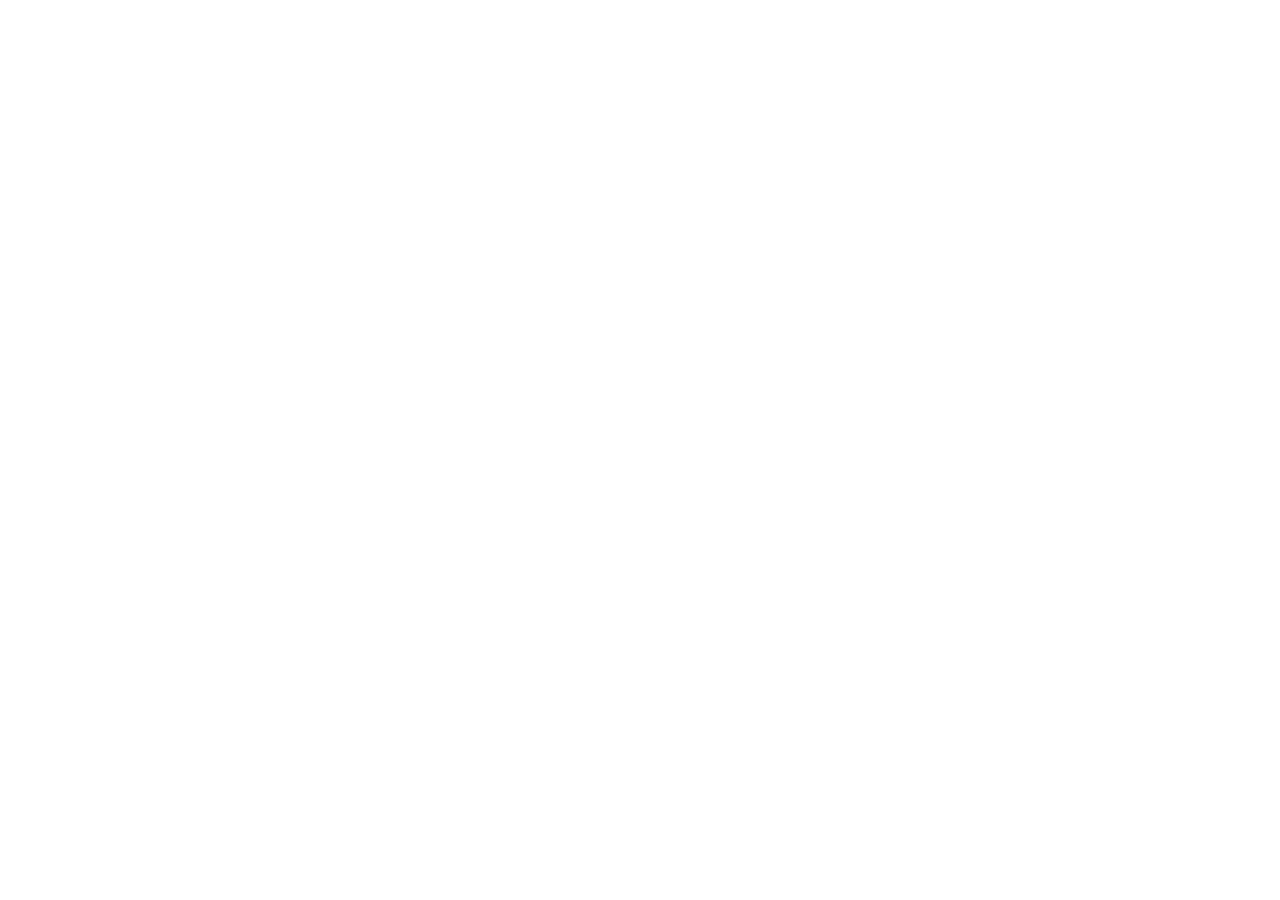
==== commit 74f9efa2: "fix: pin bcrypt to 4.0.1, add onboarding form updates, banking fields, KPIs, and always-visible acti" ====
--- a/index.html
+++ b/index.html
@@ -1,359 +1,22 @@
-<!DOCTYPE html>
+<!doctype html>
 <html lang="en">
-<head>
-    <meta charset="UTF-8">
-    <meta name="viewport" content="width=device-width, initial-scale=1.0">
-    <meta name="description" content="LetzRyd Walk-In Registry — Digital check-in for drivers and fleet partners">
+  <head>
+    <meta charset="UTF-8" />
+    <meta name="viewport" content="width=device-width, initial-scale=1.0" />
     <title>LetzRyd · Walk-In Registry</title>
+  </head>
+  <body>
+    <script>
+      window.onerror = function(msg, url, lineNo, columnNo, error) {
+        document.body.innerHTML = '<div style="padding: 20px; color: red;"><h1>Global Error</h1><pre>' + msg + '</pre><pre>' + (error ? error.stack : '') + '</pre></div>';
+        return false;
+      };
+      window.addEventListener('unhandledrejection', function(event) {
+        document.body.innerHTML = '<div style="padding: 20px; color: red;"><h1>Unhandled Promise</h1><pre>' + event.reason + '</pre></div>';
+      });
+    </script>
+    <div id="root"></div>
+    <script type="module" src="/src/main.tsx"></script>
+  </body>
+</html>
 
-    <!-- Google Fonts -->
-    <link rel="preconnect" href="https://fonts.googleapis.com">
-    <link rel="preconnect" href="https://fonts.gstatic.com" crossorigin>
-    <link href="https://fonts.googleapis.com/css2?family=Inter:wght@400;500;600;700&display=swap" rel="stylesheet">
-
-    <!-- Auth guard: redirect to login if no session -->
-    <script>
-        (function() {
-            if (!localStorage.getItem('lr_token')) {
-                window.location.replace('/login.html');
-            }
-        })();
-    </script>
-
-    <!-- SurveyJS (jQuery flavour) -->
-    <script src="https://cdnjs.cloudflare.com/ajax/libs/jquery/3.6.0/jquery.min.js"></script>
-    <link href="defaultV2.min.css" rel="stylesheet">
-    <script src="https://unpkg.com/survey-jquery/survey.jquery.min.js"></script>
-
-    <link rel="stylesheet" href="index.css?v=3.3">
-</head>
-<body>
-
-<!-- ════════════════════════════════════════════
-     HEADER — White sticky, AI Studio style
-════════════════════════════════════════════ -->
-<header class="lr-header">
-    <div class="lr-header-inner">
-
-        <!-- Left: Logo + back link + label -->
-        <div class="lr-header-brand">
-            <a href="/form-selector.html" class="lr-back-link" title="Back to Form Selector">
-                <svg width="16" height="16" viewBox="0 0 24 24" fill="none" stroke="currentColor" stroke-width="2" stroke-linecap="round" stroke-linejoin="round"><line x1="19" y1="12" x2="5" y2="12"/><polyline points="12 19 5 12 12 5"/></svg>
-            </a>
-            <img src="https://letzryd.com/replica-assets/letzryd-long-png-logo-Aq2o3DNOw1i2kBMB-7ab04eaa76.png"
-                 alt="LetzRyd" class="lr-logo"
-                 id="logoHome" style="cursor:pointer" onclick="window.location='/form-selector.html'">
-            <span class="lr-h-divider"></span>
-            <span class="lr-portal-name">Walk-In Form</span>
-        </div>
-
-        <!-- Center: Tab pills -->
-        <nav class="lr-tabs" aria-label="Main navigation">
-            <button class="lr-tab lr-tab--active" id="tabBtnForm" onclick="showTab('form')">
-                <!-- Pencil / ClipboardSignature icon -->
-                <svg width="16" height="16" viewBox="0 0 24 24" fill="none" stroke="currentColor" stroke-width="2" stroke-linecap="round" stroke-linejoin="round">
-                    <path d="M11 4H4a2 2 0 0 0-2 2v14a2 2 0 0 0 2 2h14a2 2 0 0 0 2-2v-7"/>
-                    <path d="M18.5 2.5a2.121 2.121 0 0 1 3 3L12 15l-4 1 1-4 9.5-9.5z"/>
-                </svg>
-                Form Check-In
-            </button>
-            <button class="lr-tab" id="tabBtnRegistry" onclick="showTab('registry')">
-                <!-- Database icon -->
-                <svg width="16" height="16" viewBox="0 0 24 24" fill="none" stroke="currentColor" stroke-width="2" stroke-linecap="round" stroke-linejoin="round">
-                    <ellipse cx="12" cy="5" rx="9" ry="3"/>
-                    <path d="M21 12c0 1.66-4 3-9 3s-9-1.34-9-3"/>
-                    <path d="M3 5v14c0 1.66 4 3 9 3s9-1.34 9-3V5"/>
-                </svg>
-                Walk-In Registry
-            </button>
-        </nav>
-
-        <!-- Right: User info + clock + logout -->
-        <div class="lr-header-right">
-            <div class="lr-header-user" id="headerUserBlock">
-                <span class="lr-header-user-label" id="headerUserLabel">SIGNED IN AS</span>
-                <span class="lr-header-user-email" id="headerUserName">Loading…</span>
-                <span class="lr-header-user-id" id="headerUserId"></span>
-            </div>
-            <span class="lr-h-divider"></span>
-            <div class="lr-header-clock">
-                <span class="lr-header-clock-label">CURRENT TIME (IST)</span>
-                <span class="lr-clock" id="liveClock">--:--:--</span>
-            </div>
-            <span class="lr-h-divider"></span>
-            <button class="lr-logout-btn" onclick="lrLogout()" title="Sign Out">
-                <svg width="14" height="14" viewBox="0 0 24 24" fill="none" stroke="currentColor" stroke-width="2" stroke-linecap="round" stroke-linejoin="round"><path d="M9 21H5a2 2 0 0 1-2-2V5a2 2 0 0 1 2-2h4"/><polyline points="16 17 21 12 16 7"/><line x1="21" y1="12" x2="9" y2="12"/></svg>
-                Sign Out
-            </button>
-        </div>
-
-    </div>
-</header>
-
-<!-- ════════════════════════════════════════════
-     MAIN
-════════════════════════════════════════════ -->
-<main class="lr-main">
-
-    <!-- ═══ TAB 1: Form Check-In ═══ -->
-    <div id="tab-form">
-
-        <!-- Form Card -->
-        <div class="lr-form-card">
-
-            <!-- Dark Brand Header -->
-            <div class="lr-form-card-header">
-                <div class="lr-fch-overlay"></div>
-                <div class="lr-fch-inner">
-
-                    <!-- Left: titles -->
-                    <div class="lr-fch-left">
-                        <div class="lr-fch-logo-row">
-                            <span class="lr-fch-badge-desk">LETZRYD DESK</span>
-                            <span class="lr-fch-portal-lbl">• Operations Portal</span>
-                        </div>
-                        <h2 class="lr-fch-title">Walk-In Form</h2>
-                        <p class="lr-fch-desc">Record real-time on-ground walk-ins, driver onboarding outcomes, and partner queries.</p>
-                    </div>
-
-                    <!-- Right: Search bar + Company Meta -->
-                    <div class="lr-fch-right">
-                        <div class="lr-fch-meta">
-                            <span class="lr-fch-cities">HYDERABAD · BANGALORE · MUMBAI</span>
-                            <span class="lr-fch-company">LetzRyd Fleet Operations Co.</span>
-                        </div>
-                        <div class="lr-fch-search-wrap">
-                            <div class="lr-fch-search-inner">
-                                <svg class="lr-fch-search-icon" viewBox="0 0 24 24" fill="none" stroke="currentColor" stroke-width="2">
-                                    <circle cx="11" cy="11" r="8"/><line x1="21" y1="21" x2="16.65" y2="16.65"/>
-                                </svg>
-                                <input type="number" id="formSearchInput" class="lr-fch-search-input"
-                                       placeholder="Edit existing Walk-in (ID)..." min="1">
-                            </div>
-                            <button id="formSearchBtn" class="lr-fch-search-btn">Retrieve</button>
-                        </div>
-                    </div>
-
-                </div>
-            </div>
-
-            <!-- SurveyJS Form Body -->
-            <div id="surveyElement"></div>
-
-        </div>
-    </div>
-
-    <!-- ═══ TAB 2: Walk-In Registry ═══ -->
-    <div id="tab-registry" style="display:none;">
-
-        <!-- Metric Cards -->
-        <div class="lr-metrics-grid">
-
-            <!-- Card 1: Total Walk-Ins -->
-            <div class="lr-metric-card">
-                <div class="lr-mc-left">
-                    <p class="lr-mc-label">TOTAL WALK-INS</p>
-                    <h3 class="lr-mc-value lr-mc-value--blue" id="stat-total">—</h3>
-                    <p class="lr-mc-sub"><span id="stat-drivers-count" class="lr-mc-sub-green">—</span> Drivers · <span id="stat-partners-count" class="lr-mc-sub-indigo">—</span> Partners</p>
-                </div>
-                <div class="lr-mc-icon lr-mc-icon--teal">
-                    <svg viewBox="0 0 24 24" fill="none" stroke="currentColor" stroke-width="2" stroke-linecap="round" stroke-linejoin="round" width="24" height="24">
-                        <path d="M17 21v-2a4 4 0 0 0-4-4H5a4 4 0 0 0-4 4v2"/>
-                        <circle cx="9" cy="7" r="4"/>
-                        <path d="M23 21v-2a4 4 0 0 0-3-3.87M16 3.13a4 4 0 0 1 0 7.75"/>
-                    </svg>
-                </div>
-            </div>
-
-            <!-- Card 2: Onboarding Completed -->
-            <div class="lr-metric-card">
-                <div class="lr-mc-left">
-                    <p class="lr-mc-label">ONBOARDING COMPLETED</p>
-                    <h3 class="lr-mc-value lr-mc-value--green" id="stat-joined">—</h3>
-                    <p class="lr-mc-sub">Added to active fleet</p>
-                </div>
-                <div class="lr-mc-icon lr-mc-icon--green">
-                    <svg viewBox="0 0 24 24" fill="none" stroke="currentColor" stroke-width="2" stroke-linecap="round" stroke-linejoin="round" width="24" height="24">
-                        <path d="M16 21v-2a4 4 0 0 0-4-4H5a4 4 0 0 0-4 4v2"/>
-                        <circle cx="8.5" cy="7" r="4"/>
-                        <polyline points="17 11 19 13 23 9"/>
-                    </svg>
-                </div>
-            </div>
-
-            <!-- Card 3: Conversion Rate -->
-            <div class="lr-metric-card">
-                <div class="lr-mc-left">
-                    <p class="lr-mc-label">CONVERSION RATE</p>
-                    <h3 class="lr-mc-value lr-mc-value--teal" id="stat-rate">—</h3>
-                    <div class="lr-rate-bar-track">
-                        <div class="lr-rate-bar-fill" id="rateBarFill" style="width:0%"></div>
-                    </div>
-                </div>
-                <div class="lr-mc-icon lr-mc-icon--teal">
-                    <svg viewBox="0 0 24 24" fill="none" stroke="currentColor" stroke-width="2" stroke-linecap="round" stroke-linejoin="round" width="24" height="24">
-                        <line x1="19" y1="5" x2="5" y2="19"/>
-                        <circle cx="6.5" cy="6.5" r="2.5"/>
-                        <circle cx="17.5" cy="17.5" r="2.5"/>
-                    </svg>
-                </div>
-            </div>
-
-            <!-- Card 4: Pending Reviews -->
-            <div class="lr-metric-card">
-                <div class="lr-mc-left">
-                    <p class="lr-mc-label">PENDING REVIEWS</p>
-                    <h3 class="lr-mc-value lr-mc-value--yellow" id="stat-pending">—</h3>
-                    <p class="lr-mc-sub">Requires document follow-ups</p>
-                </div>
-                <div class="lr-mc-icon lr-mc-icon--yellow">
-                    <svg viewBox="0 0 24 24" fill="none" stroke="currentColor" stroke-width="2" stroke-linecap="round" stroke-linejoin="round" width="24" height="24">
-                        <circle cx="12" cy="12" r="10"/>
-                        <polyline points="12 6 12 12 16 14"/>
-                    </svg>
-                </div>
-            </div>
-
-        </div>
-
-        <!-- Records Table Card -->
-        <div class="lr-records-card">
-
-            <!-- Card Header -->
-            <div class="lr-rc-header">
-                <div class="lr-rc-header-left">
-                    <h3 class="lr-rc-title">Walk-In Records Database</h3>
-                    <p class="lr-rc-desc">Review, search, audit, and follow up on incoming walk-in check-ins.</p>
-                </div>
-                <div class="lr-rc-header-actions">
-                    <button class="lr-btn lr-btn-outline" id="btnExportCSV">
-                        <svg viewBox="0 0 24 24" fill="none" stroke="currentColor" stroke-width="2" width="15" height="15" stroke-linecap="round" stroke-linejoin="round">
-                            <path d="M21 15v4a2 2 0 0 1-2 2H5a2 2 0 0 1-2-2v-4"/><polyline points="7 10 12 15 17 10"/><line x1="12" y1="15" x2="12" y2="3"/>
-                        </svg>
-                        Export CSV
-                    </button>
-                    <button class="lr-btn lr-btn-green" id="btnAddWalkin">
-                        <svg viewBox="0 0 24 24" fill="none" stroke="currentColor" stroke-width="2" width="15" height="15" stroke-linecap="round" stroke-linejoin="round">
-                            <line x1="12" y1="5" x2="12" y2="19"/><line x1="5" y1="12" x2="19" y2="12"/>
-                        </svg>
-                        Add Walk-In
-                    </button>
-                </div>
-            </div>
-
-            <!-- Filter Toolbar -->
-            <div class="lr-filter-toolbar">
-                <div class="lr-filter-search-wrap">
-                    <svg class="lr-filter-icon" viewBox="0 0 24 24" fill="none" stroke="currentColor" stroke-width="2"><circle cx="11" cy="11" r="8"/><line x1="21" y1="21" x2="16.65" y2="16.65"/></svg>
-                    <input type="text" id="tableSearch" class="lr-filter-input" placeholder="Search candidate, DL, phone...">
-                </div>
-                <div class="lr-filter-select-wrap">
-                    <svg class="lr-filter-icon" viewBox="0 0 24 24" fill="none" stroke="currentColor" stroke-width="2" width="16" height="16"><path d="M21 10H3M17 6H7M13 14H11M15 18H9"/></svg>
-                    <select id="filterCity" class="lr-filter-select">
-                        <option value="all">All Cities</option>
-                    </select>
-                </div>
-                <div class="lr-filter-select-wrap">
-                    <svg class="lr-filter-icon" viewBox="0 0 24 24" fill="none" stroke="currentColor" stroke-width="2" width="16" height="16"><polygon points="22 3 2 3 10 12.46 10 19 14 21 14 12.46 22 3"/></svg>
-                    <select id="filterType" class="lr-filter-select">
-                        <option value="all">All Types</option>
-                        <option value="Driver">Drivers Only</option>
-                        <option value="Partner">Partners Only</option>
-                    </select>
-                </div>
-                <div class="lr-filter-select-wrap">
-                    <svg class="lr-filter-icon" viewBox="0 0 24 24" fill="none" stroke="currentColor" stroke-width="2" width="16" height="16"><polygon points="22 3 2 3 10 12.46 10 19 14 21 14 12.46 22 3"/></svg>
-                    <select id="filterStatus" class="lr-filter-select">
-                        <option value="all">All Outcomes</option>
-                        <option value="Joined">Joined</option>
-                        <option value="Pending">Pending</option>
-                        <option value="Not Interested">Not Interested</option>
-                    </select>
-                </div>
-            </div>
-
-            <!-- Table -->
-            <div class="lr-table-wrap">
-                <table class="lr-table" id="walkinTable">
-                    <thead>
-                        <tr>
-                            <th>ID</th>
-                            <th>Candidate Details</th>
-                            <th>License &amp; Contact</th>
-                            <th>Type &amp; Reason</th>
-                            <th>Location</th>
-                            <th>Executive Attendance</th>
-                            <th>Outcome Status</th>
-                            <th class="text-center">Actions</th>
-                        </tr>
-                    </thead>
-                    <tbody id="walkinTableBody">
-                        <tr><td colspan="8" class="lr-table-empty">Loading records…</td></tr>
-                    </tbody>
-                </table>
-            </div>
-
-            <!-- Table Footer -->
-            <div class="lr-table-footer">
-                <span id="tableFooterCount">Showing — of — database entries</span>
-                <span>Database Engine: PostgreSQL</span>
-            </div>
-
-        </div>
-    </div>
-
-</main>
-
-<!-- ════════════════════════════════════════════
-     FOOTER — Dark brand-blue
-════════════════════════════════════════════ -->
-<footer class="lr-footer">
-    <div class="lr-footer-inner">
-        <div class="lr-footer-left">
-            <img src="https://letzryd.com/replica-assets/letzryd-long-png-logo-Aq2o3DNOw1i2kBMB-7ab04eaa76.png"
-                 alt="LetzRyd" class="lr-footer-logo">
-            <span class="lr-footer-brand-text">LetzRyd Walk-In Operations</span>
-        </div>
-        <div class="lr-footer-contacts">
-            <span class="lr-footer-contact">
-                <svg viewBox="0 0 24 24" fill="none" stroke="currentColor" stroke-width="2" width="14" height="14"><path d="M4 4h16c1.1 0 2 .9 2 2v12c0 1.1-.9 2-2 2H4c-1.1 0-2-.9-2-2V6c0-1.1.9-2 2-2z"/><polyline points="22,6 12,13 2,6"/></svg>
-                admin@letzryd.com
-            </span>
-            <span class="lr-footer-contact">
-                <svg viewBox="0 0 24 24" fill="none" stroke="currentColor" stroke-width="2" width="14" height="14"><path d="M22 16.92v3a2 2 0 0 1-2.18 2 19.79 19.79 0 0 1-8.63-3.07A19.5 19.5 0 0 1 4.69 12 19.79 19.79 0 0 1 1.61 3.37 2 2 0 0 1 3.58 1h3a2 2 0 0 1 2 1.72c.127.96.361 1.903.7 2.81a2 2 0 0 1-.45 2.11L7.91 8.9a16 16 0 0 0 6 6l.93-.93a2 2 0 0 1 2.11-.45c.907.339 1.85.573 2.81.7A2 2 0 0 1 22 16.92z"/></svg>
-                +91 90352 39090
-            </span>
-            <span class="lr-footer-contact">
-                <svg viewBox="0 0 24 24" fill="none" stroke="currentColor" stroke-width="2" width="14" height="14"><path d="M12 22s8-4 8-10V5l-8-3-8 3v7c0 6 8 10 8 10z"/></svg>
-                Hyderabad · Bangalore · Mumbai
-            </span>
-        </div>
-        <div class="lr-footer-copy">LetzRyd © Copyright 2026 | All Rights Reserved</div>
-    </div>
-</footer>
-
-<script src="script.js?v=3.0"></script>
-<script>
-    // Load user info into header
-    (function() {
-        const raw = localStorage.getItem('lr_user');
-        if (raw) {
-            try {
-                const u = JSON.parse(raw);
-                document.getElementById('headerUserName').textContent = u.name || u.username;
-                document.getElementById('headerUserId').textContent   = u.role ? u.role + ' · ID ' + (u.executive_id || u.user_id) : 'ID ' + (u.executive_id || u.user_id);
-            } catch(e) {}
-        }
-    })();
-
-    function lrLogout() {
-        const token = localStorage.getItem('lr_token');
-        fetch('/api/auth/logout', { method: 'POST', headers: { 'Authorization': 'Bearer ' + token } })
-            .catch(function(){});
-        localStorage.removeItem('lr_token');
-        localStorage.removeItem('lr_user');
-        window.location.href = '/login.html';
-    }
-</script>
-</body>
-</html>
